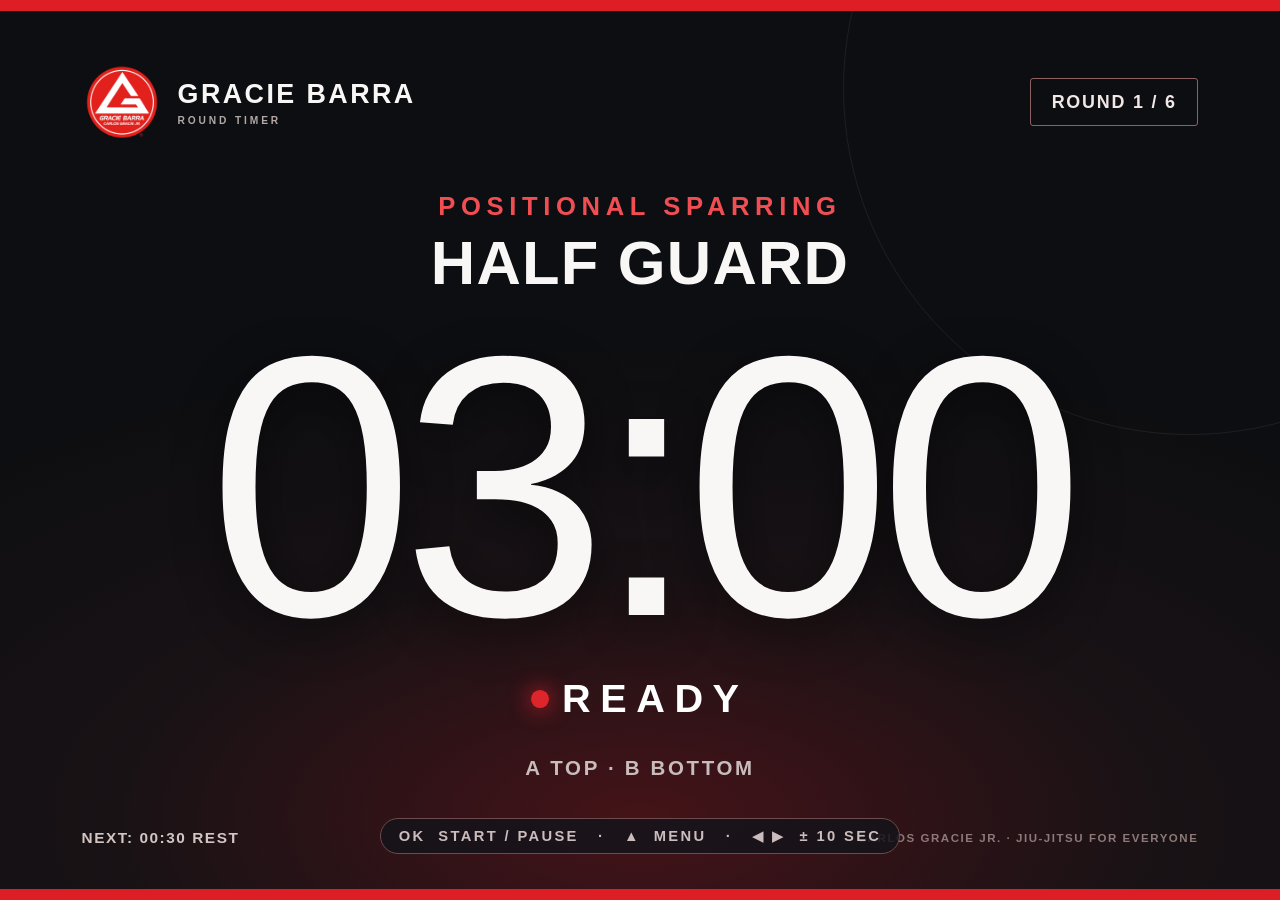
==== timer/index.html @ 50c9c5cb "Add a browser version of the timer for TVs that cannot be sideloaded Samsung will not let you instal" ====
<!doctype html>
<html lang="en">
<head>
  <meta charset="utf-8">
  <meta name="viewport" content="width=device-width, initial-scale=1, viewport-fit=cover">
  <meta name="theme-color" content="#101115">
  <title>Gracie Barra · Round Timer</title>
  <link rel="stylesheet" href="style.css">
  <link rel="stylesheet" href="tv.css">
  <script src="qrcode.js" defer></script>
  <script src="qr-svg.js" defer></script>
  <script src="timer-core.js" defer></script>
  <script src="transport.js" defer></script>
  <script src="tv-shell.js" defer></script>
  <script src="boot.js" defer></script>
  <script src="app.js" defer></script>
  <script src="tv-menu.js" defer></script>
  <script src="tv-boot.js" defer></script>
</head>
<body>
  <main id="display" class="display" aria-label="Round timer">
    <header class="display-head">
      <div class="identity"><img src="logo.png" alt="Gracie Barra logo"><span>GRACIE BARRA <small>ROUND TIMER</small></span></div>
      <div class="round-pill" id="round-pill">READY TO ROLL</div>
    </header>
    <section class="arena">
      <div class="eyebrow" id="display-mode">POSITIONAL SPARRING</div>
      <div class="position" id="display-position">HALF GUARD</div>
      <div class="time" id="display-time" role="timer" aria-live="off">03:00</div>
      <div class="state-line"><span class="state-dot"></span><span id="display-status">READY</span></div>
      <div class="roles" id="display-roles">A TOP · B BOTTOM</div>
    </section>
    <footer class="display-foot"><span id="display-next">3:00 ROUNDS · 0:30 REST</span><span class="foot-right">CARLOS GRACIE JR. · JIU-JITSU FOR EVERYONE</span></footer>
    <div class="display-actions" id="display-actions">
      <button id="sound-button" class="quiet-button" type="button">🔊 ENABLE SOUND</button>
      <button id="menu-button" class="quiet-button" type="button" aria-expanded="false">☷ CONTROLS</button>
    </div>
    <aside id="display-menu" class="display-menu" hidden aria-label="TV remote controls">
      <div class="menu-heading">QUICK CONTROLS <button id="close-menu" class="quiet-button" type="button">✕ CLOSE</button></div>
      <div class="menu-grid">
        <button data-action="toggle">▶ START / PAUSE</button><button data-action="buzzer">◖)) BUZZER</button>
        <button data-action="previous">↶ PREVIOUS</button><button data-action="next">NEXT ↷</button>
        <button data-action="minus">− 10 SEC</button><button data-action="plus">+ 10 SEC</button>
        <button data-action="reset">↺ RESET</button><a href="/control">ALL SETTINGS →</a>
      </div>
      <p>Use arrows and OK on a TV browser remote. HDMI TV remotes usually cannot control the laptop.</p>
    </aside>
  </main>

  <main id="control" class="control" hidden>
    <header class="control-head"><div class="control-brand"><img src="logo.png" alt="Gracie Barra logo"><div>GRACIE BARRA <small>GYM TIMER · COACH CONTROL</small></div></div><a class="display-link" href="/display">TV DISPLAY ↗</a></header>
    <div class="control-layout">
      <section class="control-main">
        <div class="control-label">LIVE SESSION</div>
        <div class="live-panel"><div class="live-top"><span id="live-mode">POSITIONAL SPARRING</span><span id="live-round">ROUND 1 / 6</span></div><div id="live-time" class="live-time">03:00</div><div class="live-bottom"><span id="live-status">READY</span><span id="live-position">HALF GUARD</span></div></div>
        <div id="error" class="error" role="alert" hidden></div>
        <div id="pair-card" class="pair-card" hidden><h2>Connect this controller</h2><p>Enter the six-digit access code shown in the laptop’s server window. Keep your phone on the same Wi‑Fi as the laptop.</p><form id="pair-form"><input id="pin" inputmode="numeric" pattern="[0-9]{6}" maxlength="6" autocomplete="one-time-code" placeholder="6-digit code" aria-label="Access code" required><button type="submit">CONNECT</button></form></div>
        <div id="controls" class="controls"><button class="primary" data-action="toggle" id="toggle-button">▶ START</button><button class="danger" data-action="buzzer">◖)) BUZZER</button><button data-action="previous">↶ PREVIOUS</button><button data-action="next">NEXT ↷</button><button data-action="minus">− 10 SEC</button><button data-action="plus">+ 10 SEC</button><button data-action="reset">↺ RESET ROUND</button></div>
        <p class="control-note">Changes to settings reset the current session. Buzzer sounds on the TV display; click Enable Sound there once after opening it.</p>
      </section>
      <section class="settings" id="settings">
        <div class="control-label">SESSION SETUP</div>
        <h1>Build your round.</h1>
        <div class="qr-card" id="qr-card" hidden>
          <img id="pair-qr" alt="Scan to open and connect the phone controller" width="150" height="150">
          <div class="qr-copy"><strong>SCAN TO CONNECT</strong><p id="qr-instructions">Point your phone camera here to open the controller and pair automatically. Use the same Wi-Fi as the laptop.</p><label id="qr-network-wrap" hidden>NETWORK ADDRESS <select id="qr-network" aria-label="Choose laptop network address"></select></label><a id="qr-address" href="#" title="Test this address on the laptop"></a><form id="manual-ip-form" class="manual-ip-form"><label>LAPTOP WI-FI IPv4 ADDRESS<input id="manual-ip" type="text" inputmode="decimal" placeholder="e.g. 192.168.1.42" aria-label="Laptop Wi-Fi IPv4 address" required></label><button type="submit">USE IP</button></form><small>Wrong address in the QR? Enter the Wi-Fi IPv4 address shown by <code>ipconfig</code> on Windows or Network Settings on Mac.</small></div>
        </div>
        <div class="preset-grid" id="presets">
          <button type="button" data-preset="positional">POSITIONAL <span>3:00 / 0:30</span></button>
          <button type="button" data-preset="regular">REGULAR <span>5:00 / 1:00</span></button>
          <button type="button" data-preset="competition">COMPETITION <span>6:00 / 1:00</span></button>
          <button type="button" data-preset="eight">8-MINUTE <span>8:00 / 1:00</span></button>
          <button type="button" data-preset="ten">10-MINUTE <span>10:00 / 1:00</span></button>
          <button type="button" data-preset="shark">SHARK TANK <span>2:00 / 0:15</span></button>
          <button type="button" data-preset="open">OPEN MAT <span>STOPWATCH</span></button>
          <button type="button" data-preset="custom">CUSTOM <span>YOUR FORMAT</span></button>
        </div>
        <form id="settings-form">
          <div class="field-row"><label>ROUND TIME <input id="round-input" type="text" inputmode="numeric" placeholder="3:00" aria-label="Round time in minutes and seconds" required></label><label>REST TIME <input id="rest-input" type="text" inputmode="numeric" placeholder="0:30" aria-label="Rest time in minutes and seconds" required></label><label>ROUNDS <input id="rounds-input" type="number" min="1" max="99" required></label></div>
          <label class="position-field">POSITION / THEME <select id="position-select"><option value="">Free roll</option><option>Closed Guard</option><option>Open Guard</option><option>Half Guard</option><option>Side Control</option><option>Mount</option><option>Back Control</option><option>Takedowns</option><option>Passing</option><option>Escapes</option><option value="custom">Custom position…</option></select></label>
          <label class="position-field" id="custom-position-wrap" hidden>CUSTOM POSITION <input id="custom-position" type="text" maxlength="40" placeholder="e.g. Turtle escapes"></label>
          <label class="check-row"><input id="alternate-input" type="checkbox"><span><strong>Alternate A / B roles</strong><small>Switch who starts on top each round</small></span></label>
          <label class="check-row"><input id="warning-input" type="checkbox"><span><strong>Final 10-second warning</strong><small>Red screen and short beep</small></span></label>
          <label class="sound-field">ROUND-ENDING BUZZER</label>
          <div class="sound-controls"><select id="buzzer-select" aria-label="Choose buzzer sound"><option value="classic">Classic gym horn</option><option value="airhorn">Air horn</option><option value="bell">Ringside bell</option><option value="digital">Digital chime</option></select><button id="preview-button" type="button">▶ PREVIEW</button></div>
          <label class="volume-field">BUZZER VOLUME <span id="volume-number">80%</span><input id="volume-input" type="range" min="10" max="100" step="10" value="80"></label>
          <span class="sound-help">Preview plays on this device. Session buzzers play on the TV display after you click Enable Sound there.</span>
          <button type="submit" class="save-button">APPLY SETTINGS &amp; START →</button>
        </form>
      </section>
    </div>
    <footer class="control-footer"><span id="connection">CONNECTING…</span><span id="phone-url"></span></footer>
  </main>
</body>
</html>
---- timer/style.css ----
:root{font-family:Arial,Helvetica,sans-serif;color:#f8f7f5;background:#101115;font-synthesis:none}*{box-sizing:border-box}body{margin:0}button,input,select{font:inherit}button,a{touch-action:manipulation}button{cursor:pointer}button:focus-visible,a:focus-visible,input:focus-visible,select:focus-visible{outline:4px solid #fff;outline-offset:3px}a{color:inherit;text-decoration:none}[hidden]{display:none!important}
.display{min-height:100dvh;position:relative;overflow:hidden;background:radial-gradient(ellipse 80% 55% at 50% 92%,#441318 0%,#181215 52%,#0d0e11 100%);display:flex;flex-direction:column;border-top:11px solid #dd1e25;border-bottom:11px solid #dd1e25}.display:before{content:"";position:absolute;top:-21vw;right:-20vw;width:54vw;height:54vw;border:1px solid #ffffff12;border-radius:50%;pointer-events:none}.display-head,.display-foot{display:flex;align-items:center;justify-content:space-between;position:relative;z-index:1}.display-head{padding:3vh 4.5vw 0}.identity{display:flex;align-items:center;gap:1.2vw;font-size:clamp(16px,2.1vw,34px);font-weight:900;letter-spacing:.09em}.identity img{width:clamp(55px,6.3vw,100px);height:clamp(55px,6.3vw,100px);object-fit:contain}.identity small{display:block;color:#b2a8a7;font-size:.38em;letter-spacing:.28em;margin-top:.55em}.round-pill{border:1px solid #8f6163;color:#f1e7e6;padding:.7em 1.15em;font-size:clamp(15px,1.4vw,24px);font-weight:900;letter-spacing:.1em;border-radius:3px}.arena{z-index:1;flex:1;display:flex;align-items:center;justify-content:center;flex-direction:column;min-height:0;padding:0 3vw;text-align:center}.eyebrow{font-size:clamp(16px,2vw,32px);font-weight:900;color:#f14e54;letter-spacing:.22em}.position{font-size:clamp(25px,4.8vw,78px);font-weight:900;letter-spacing:.02em;margin-top:.1em;text-transform:uppercase;max-width:95vw;white-space:nowrap;overflow:hidden;text-overflow:ellipsis}.time{font-family:Impact,'Arial Narrow',Arial,sans-serif;font-stretch:condensed;font-size:min(29vw,43vh);font-variant-numeric:tabular-nums;letter-spacing:-.035em;line-height:1.02;text-shadow:0 12px 50px #0007;white-space:nowrap}.state-line{display:flex;align-items:center;gap:1vw;color:#fff;font-size:clamp(19px,3.1vw,50px);font-weight:900;letter-spacing:.24em}.state-dot{width:clamp(12px,1.4vw,22px);aspect-ratio:1;border-radius:50%;background:#de252b;box-shadow:0 0 22px #e52430}.roles{min-height:2.3em;padding-top:1.7em;font-size:clamp(15px,1.6vw,26px);font-weight:800;letter-spacing:.13em;color:#c9bcbc}.display-foot{padding:0 4.5vw 2vh;color:#d2c5c4;font-size:clamp(12px,1.2vw,19px);font-weight:700;letter-spacing:.1em}.foot-right{font-size:.75em;color:#8d7979}.display-actions{position:absolute;z-index:4;bottom:7vh;right:3vw;display:flex;gap:.5em;opacity:.34;transition:opacity .2s}.display-actions:hover,.display-actions:focus-within{opacity:1}.quiet-button{border:1px solid #8d6667;background:#1b1519e8;color:white;padding:.65em .9em;font-weight:bold;border-radius:5px}.display.warning{background:radial-gradient(ellipse at 50% 72%,#771619,#250d11 65%,#120c0e)}.display.warning .time{color:#ff555d}.display.rest{background:radial-gradient(ellipse at 50% 75%,#594425,#1c1812 65%,#10100e)}.display.rest .eyebrow{color:#ffcb6b}.display.rest .state-dot{background:#ffcb6b}.display.complete{background:radial-gradient(ellipse at 50% 75%,#352016,#141315 70%)}.display-menu{position:absolute;z-index:5;right:2vw;bottom:12vh;background:#17181cf7;border:2px solid #a34148;box-shadow:0 15px 70px #000b;padding:2vw;width:min(640px,90vw);border-radius:10px}.menu-heading{font-size:22px;font-weight:900;display:flex;justify-content:space-between;align-items:center;margin-bottom:20px}.menu-grid{display:grid;grid-template-columns:1fr 1fr;gap:12px}.menu-grid button,.menu-grid a{min-height:64px;border:1px solid #7d4147;background:#322025;color:#fff;text-align:center;display:grid;place-items:center;font-size:18px;font-weight:900;border-radius:4px}.menu-grid button:focus,.menu-grid a:focus{background:#b6212a}.display-menu p{color:#b6a9a9;font-size:14px}
.control{min-height:100dvh;background:#101115}.control-head{display:flex;justify-content:space-between;align-items:center;padding:20px clamp(18px,4vw,70px);background:#17191d;border-bottom:4px solid #bd2028}.control-brand{display:flex;align-items:center;gap:14px;font-size:18px;font-weight:900;letter-spacing:.09em}.control-brand img{width:53px;height:53px;object-fit:cover}.control-brand small{display:block;color:#a99fa0;font-size:10px;letter-spacing:.18em;margin-top:5px}.display-link{padding:12px 16px;border:1px solid #7a4b4f;border-radius:5px;font-size:12px;font-weight:900;letter-spacing:.1em}.control-layout{display:grid;grid-template-columns:1fr 1.08fr;max-width:1500px;margin:auto;gap:clamp(25px,4vw,70px);padding:clamp(24px,4vw,62px)}.control-label{color:#ee3b42;font-size:12px;font-weight:900;letter-spacing:.2em;margin-bottom:18px}.live-panel{background:radial-gradient(ellipse at bottom,#38191d,#18191d 65%);border:1px solid #573039;border-top:4px solid #dd222b;border-radius:8px;padding:24px 30px}.live-top,.live-bottom{display:flex;align-items:center;justify-content:space-between;gap:10px;font-size:12px;font-weight:900;letter-spacing:.11em;color:#c4b4b4}.live-top span:first-child{color:#f0474d}.live-time{font-family:Impact,'Arial Narrow',Arial,sans-serif;text-align:center;font-size:clamp(100px,13vw,220px);letter-spacing:-.04em;line-height:1.15;font-variant-numeric:tabular-nums}.live-bottom{font-size:14px}.controls{display:grid;grid-template-columns:repeat(2,1fr);gap:11px;margin-top:20px}.controls button,.save-button,.pair-card button{min-height:67px;border:1px solid #613f44;background:#272025;color:#fff;border-radius:6px;font-weight:900;letter-spacing:.06em;font-size:15px}.controls button:active,.menu-grid button:active{transform:translateY(2px)}.controls .primary,.save-button{background:#ce222b;border-color:#e93640}.controls .danger{background:#523037}.controls button:last-child{grid-column:span 2}.control-note{color:#a59b9b;line-height:1.5;font-size:13px}.settings h1{font-size:clamp(32px,3.2vw,48px);letter-spacing:-.045em;margin:0 0 23px}.preset-grid{display:grid;grid-template-columns:repeat(2,1fr);gap:8px;margin-bottom:24px}.preset-grid button{min-height:60px;background:#1e2025;border:1px solid #3b3c43;text-align:left;padding:11px 16px;color:#fff;border-radius:5px;font-weight:900;font-size:13px;letter-spacing:.04em}.preset-grid button span{display:block;margin-top:5px;color:#a5a2a2;font-size:11px;letter-spacing:.03em}.preset-grid button.selected{background:#441c22;border-color:#e02b33}.field-row{display:grid;grid-template-columns:repeat(3,1fr);gap:12px}.settings label{font-size:11px;font-weight:900;letter-spacing:.11em;color:#bcb2b3}.settings input:not([type=checkbox]),.settings select{display:block;background:#202227;border:1px solid #48484e;color:white;padding:15px 12px;border-radius:5px;width:100%;margin-top:9px;font-size:19px;font-weight:700;letter-spacing:0}.position-field{display:block;margin-top:22px}.check-row{display:flex;align-items:center;gap:13px;margin-top:20px;cursor:pointer}.check-row input{appearance:none;width:25px;height:25px;background:#282a2f;border:2px solid #787276;flex:none;border-radius:4px}.check-row input:checked{background:#d6242d;border-color:#d6242d}.check-row input:checked:after{content:'✓';display:block;text-align:center;color:white;font-size:18px;line-height:20px}.check-row strong{display:block;color:#f8f7f5;font-size:14px;letter-spacing:0}.check-row small{display:block;color:#9b9698;font-size:12px;font-weight:400;letter-spacing:0;margin-top:3px}.save-button{width:100%;margin-top:26px;font-size:15px}.error{border:1px solid #f04a50;background:#451a20;color:#fff;padding:12px;margin:15px 0;border-radius:5px}.pair-card{border:1px solid #a33c43;background:#251b20;padding:22px;border-radius:8px;margin:20px 0}.pair-card h2{margin:0 0 10px}.pair-card p{line-height:1.5;color:#c9bdbd}.pair-card form{display:flex;gap:8px}.pair-card input{width:50%;background:#16171a;color:white;font-size:25px;padding:10px;border:1px solid #aaa;border-radius:5px;letter-spacing:.12em}.pair-card button{flex:1}.control-footer{display:flex;justify-content:space-between;padding:22px clamp(18px,4vw,70px);font-size:12px;color:#a29a9b;border-top:1px solid #303037;gap:20px}.offline #connection{color:#ff7880}
@media(max-width:900px){.control-layout{grid-template-columns:1fr;gap:36px}.live-time{font-size:clamp(100px,25vw,180px)}.control-head{padding:14px 18px}.control-brand{font-size:15px}.control-brand img{width:43px;height:43px}.display-link{font-size:11px}.control-footer{display:block}.control-footer span{display:block;margin-bottom:5px}}@media(max-width:580px){.control-layout{padding:22px 16px}.live-panel{padding:18px}.controls button{font-size:12px;min-height:65px}.preset-grid button{font-size:11px;padding:9px}.preset-grid button span{font-size:10px}.field-row{gap:7px}.settings input:not([type=checkbox]),.settings select{padding:12px 8px}.display-head{padding-top:2vh}.round-pill{padding:.55em}.foot-right{display:none}.display-actions{bottom:9vh}.identity span{font-size:14px}.display .position{font-size:7vw}.display .time{font-size:31vw}.display .eyebrow{font-size:3.4vw}.display-menu{padding:17px;right:5vw;bottom:16vh}.menu-grid button,.menu-grid a{font-size:13px;min-height:54px}}@media(max-height:540px){.display-head{padding-top:5px}.identity img{width:44px;height:44px}.arena .time{font-size:33vh}.arena .position{font-size:6vh}.roles{padding-top:.5em}.display-foot{padding-bottom:4px}.display-actions{bottom:7vh}}
.qr-card{display:flex;align-items:center;gap:19px;background:#1b1d22;border:1px solid #583237;border-radius:8px;padding:15px;margin:0 0 24px}.qr-card img{width:150px;height:150px;flex:none;background:#fff;border-radius:5px}.qr-copy{min-width:0}.qr-copy strong{font-size:15px;letter-spacing:.12em;color:#ff4c55}.qr-copy p{font-size:12px;color:#c1b8b9;line-height:1.4;margin:8px 0 12px}.qr-copy #qr-address{display:block;color:#eee;font-size:11px;overflow-wrap:anywhere}.qr-copy label{font-size:10px;color:#a9a0a1}.qr-copy select{font-size:12px!important;padding:8px!important;margin:5px 0 9px!important}.sound-field{display:block;margin-top:22px}.sound-controls{display:flex;gap:9px;align-items:end}.sound-controls select{flex:1;min-width:0}.sound-controls button{height:54px;min-width:104px;background:#383036;border:1px solid #8e585e;color:#fff;border-radius:5px;font-weight:900;font-size:12px}.sound-help{display:block;color:#aaa1a1;font-size:11px;line-height:1.4;margin-top:7px}.volume-field{display:block;margin-top:20px}.volume-field input[type=range]{display:block;accent-color:#d82b34;width:100%;margin-top:13px}
@media(max-width:580px){.qr-card{gap:12px;padding:10px}.qr-card img{width:115px;height:115px}.qr-copy strong{font-size:12px}.qr-copy p{font-size:10px}.qr-copy #qr-address{font-size:9px}.sound-controls button{min-width:85px}}
.qr-copy #qr-address{color:#fff;text-decoration:underline;text-underline-offset:3px}.qr-copy .manual-ip-form{display:flex;gap:7px;align-items:end;margin:12px 0 7px}.qr-copy .manual-ip-form label{flex:1;min-width:0}.qr-copy .manual-ip-form input{font-size:13px!important;padding:9px!important;margin-top:5px!important}.qr-copy .manual-ip-form button{padding:10px;background:#a6222b;color:white;border:1px solid #db333c;border-radius:4px;font-size:11px;font-weight:900;white-space:nowrap}.qr-copy small{display:block;color:#aaa;font-size:10px;line-height:1.45}.qr-copy code{color:#eee}
@media(max-width:580px){.qr-card{align-items:flex-start}.qr-copy .manual-ip-form{flex-wrap:wrap}.qr-copy .manual-ip-form label{flex-basis:100%}}
---- timer/tv.css ----
/* Ten-foot layer: only loaded by the TV shells, on top of the gym's own style.css.
   Everything here is sized for a couch, not a desk — nothing under about 22px at
   1080p, focus you can find from across the mat, and a margin that survives the
   overscan some sets still apply. */

body.tv-shell { overflow: hidden; }
body.tv-shell .display { padding: var(--tv-safe, 0px); }
body.tv-shell .display-actions { display: none; }

/* A quiet reminder of the two keys that matter, parked until the class starts. */
.tv-idle-hint {
  position: fixed;
  z-index: 6;
  left: 50%;
  bottom: calc(2.5vh + var(--tv-safe, 0px));
  transform: translateX(-50%);
  padding: .55em 1.2em;
  border: 1px solid #6d4a4d;
  border-radius: 999px;
  background: #14151ad9;
  color: #cbbdbd;
  font-size: clamp(13px, 1.15vw, 20px);
  font-weight: 800;
  letter-spacing: .16em;
  white-space: pre-wrap;
  text-align: center;
  pointer-events: none;
}
body.tv-menu-open .tv-idle-hint { display: none; }

/* Reconnecting badge — companion mode only, where the session lives elsewhere. */
body.tv-shell.offline .display::after {
  content: "RECONNECTING TO THE TIMER…";
  position: absolute;
  z-index: 6;
  top: calc(3vh + var(--tv-safe, 0px));
  left: 50%;
  transform: translateX(-50%);
  padding: .5em 1.1em;
  border: 1px solid #b8383f;
  border-radius: 4px;
  background: #2a1114ee;
  color: #ffb4b8;
  font-size: clamp(13px, 1.2vw, 21px);
  font-weight: 900;
  letter-spacing: .17em;
}

.tv-overlay {
  position: fixed;
  z-index: 20;
  inset: 0;
  display: grid;
  place-items: center;
  background: #08090bd4;
  padding: calc(3vh + var(--tv-safe, 0px)) calc(3vw + var(--tv-safe, 0px));
}

.tv-sheet {
  width: min(1320px, 100%);
  max-height: 100%;
  display: flex;
  flex-direction: column;
  background: #15161bfa;
  border: 2px solid #a3414880;
  border-top: 7px solid #dd1e25;
  border-radius: 12px;
  box-shadow: 0 30px 110px #000c;
  overflow: hidden;
}

.tv-tabs {
  display: flex;
  gap: clamp(6px, .8vw, 14px);
  padding: clamp(14px, 1.6vw, 26px) clamp(18px, 2vw, 34px) 0;
  flex-wrap: wrap;
}
.tv-tab {
  padding: .6em 1.1em;
  border: 1px solid #4a3c40;
  border-radius: 5px;
  color: #b5a7a8;
  font-size: clamp(14px, 1.15vw, 21px);
  font-weight: 900;
  letter-spacing: .14em;
  white-space: nowrap;
}
.tv-tab.current { color: #fff; border-color: #b03038; background: #3a181d; }
.tv-tab.focused { background: #d0222b; border-color: #ff5f68; color: #fff; box-shadow: 0 0 0 3px #ff5f6855; }

.tv-pane {
  flex: 1;
  min-height: 0;
  overflow-y: auto;
  padding: clamp(14px, 1.6vw, 26px) clamp(18px, 2vw, 34px);
  display: flex;
  flex-direction: column;
  gap: clamp(6px, .7vw, 11px);
  scrollbar-width: none;
}
.tv-pane::-webkit-scrollbar { display: none; }

.tv-row {
  display: flex;
  align-items: center;
  justify-content: space-between;
  gap: 1.5em;
  min-height: clamp(52px, 5.2vh, 78px);
  padding: .5em clamp(12px, 1.3vw, 22px);
  border: 1px solid #3c3d45;
  border-radius: 7px;
  background: #1d1f25;
  color: #efe9e9;
  font-size: clamp(16px, 1.45vw, 27px);
  font-weight: 800;
  letter-spacing: .07em;
}
.tv-row-label { color: #b9adae; }
.tv-row-value { display: flex; align-items: center; gap: .55em; color: #fff; font-weight: 900; text-align: right; }
.tv-row-value i { color: #ff6069; font-style: normal; }
.tv-row.disabled { opacity: .4; }
.tv-row-button { justify-content: center; background: #2a2025; letter-spacing: .13em; }

.tv-row.focused {
  background: #b6212a;
  border-color: #ff6069;
  color: #fff;
  box-shadow: 0 0 0 4px #ff606944;
  transform: scale(1.012);
}
.tv-row.focused .tv-row-label { color: #ffe9ea; }

/* Phone pairing, shown on the TV that is also the server. */
.tv-phone { display: flex; gap: clamp(16px, 2vw, 34px); align-items: center; flex-wrap: wrap; }
.tv-qr {
  width: clamp(180px, 19vw, 300px);
  height: clamp(180px, 19vw, 300px);
  background: #fff;
  padding: 8px;
  border-radius: 8px;
  image-rendering: pixelated;
}
.tv-phone-copy { flex: 1; min-width: 260px; color: #d6cbcb; font-size: clamp(14px, 1.2vw, 22px); line-height: 1.5; }
.tv-phone-copy strong { display: block; color: #ff5f68; letter-spacing: .16em; margin-bottom: .5em; font-size: clamp(15px, 1.25vw, 23px); }
.tv-phone-url { margin: .6em 0; color: #fff; font-weight: 900; font-size: clamp(17px, 1.6vw, 30px); word-break: break-all; }
.tv-phone-pin { color: #fff; font-weight: 900; letter-spacing: .1em; }
.tv-phone-pin b { color: #ffd3d5; font-size: 1.35em; letter-spacing: .22em; margin-left: .3em; }
.tv-phone-copy small { display: block; margin-top: .8em; color: #9b8e8e; font-size: .74em; }

/* Six-digit entry for pairing this TV with a timer running somewhere else. */
.tv-row-pin { flex-wrap: wrap; }
.tv-pin { display: flex; gap: clamp(6px, .7vw, 12px); }
.tv-digit {
  display: grid;
  place-items: center;
  width: clamp(38px, 3.4vw, 62px);
  height: clamp(50px, 4.6vw, 82px);
  border: 2px solid #5c4b4f;
  border-radius: 6px;
  background: #121317;
  color: #fff;
  font-size: clamp(22px, 2.2vw, 40px);
  font-weight: 900;
}
.tv-digit.focused { border-color: #ff6069; background: #3a1418; box-shadow: 0 0 0 3px #ff606955; }

.tv-about { color: #cdc1c2; font-size: clamp(15px, 1.3vw, 24px); line-height: 1.65; }
.tv-about strong { color: #fff; }
.tv-about-state { color: #ff8188; font-weight: 800; }
.tv-about-keys { color: #9b8e8e; font-size: .85em; letter-spacing: .06em; }

.tv-hint {
  padding: clamp(10px, 1.1vw, 18px) clamp(18px, 2vw, 34px);
  border-top: 1px solid #33343b;
  background: #101116;
  color: #9c9092;
  font-size: clamp(12px, 1.05vw, 19px);
  font-weight: 800;
  letter-spacing: .13em;
  white-space: pre-wrap;
}

.tv-toast {
  position: fixed;
  z-index: 30;
  left: 50%;
  top: calc(4vh + var(--tv-safe, 0px));
  transform: translateX(-50%);
  max-width: 80vw;
  padding: .75em 1.4em;
  border: 1px solid #ff6069;
  border-radius: 6px;
  background: #2b1115f5;
  color: #fff;
  font-size: clamp(15px, 1.3vw, 24px);
  font-weight: 800;
  letter-spacing: .06em;
  text-align: center;
}

/* An IPv4 address is four groups of three digits; show the seams. */
.tv-digit.gap { margin-left: clamp(10px, 1.1vw, 20px); position: relative; }
.tv-digit.gap::before {
  content: "·";
  position: absolute;
  left: calc(-1 * clamp(9px, 0.95vw, 17px));
  color: #8d7f80;
}
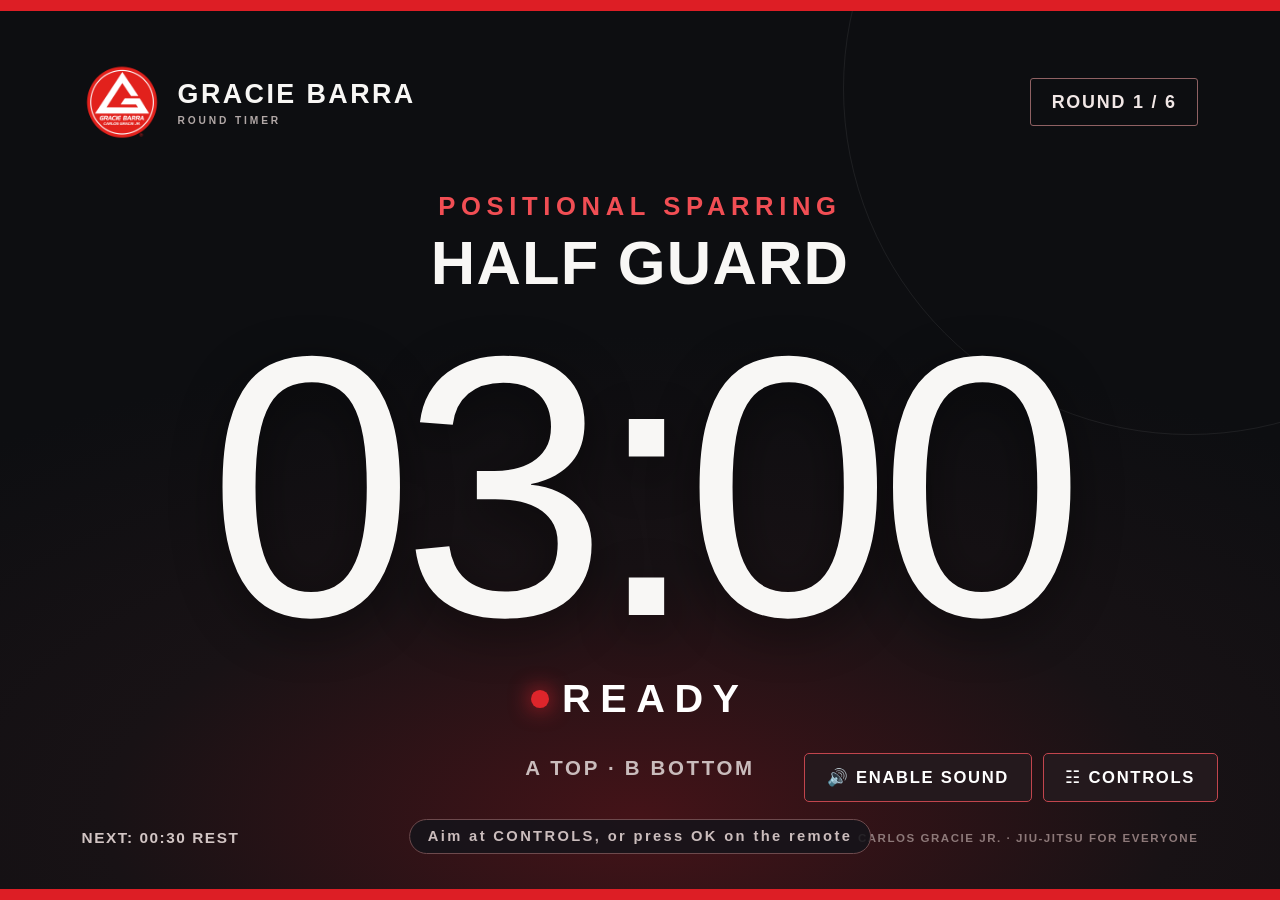
==== commit dbfde09e: "Add the recorded bells as buzzers, and rebuild the Windows app to carry them Three new buzzers, cut " ====
--- a/timer/index.html
+++ b/timer/index.html
@@ -82,7 +82,7 @@
           <label class="check-row"><input id="alternate-input" type="checkbox"><span><strong>Alternate A / B roles</strong><small>Switch who starts on top each round</small></span></label>
           <label class="check-row"><input id="warning-input" type="checkbox"><span><strong>Final 10-second warning</strong><small>Red screen and short beep</small></span></label>
           <label class="sound-field">ROUND-ENDING BUZZER</label>
-          <div class="sound-controls"><select id="buzzer-select" aria-label="Choose buzzer sound"><option value="classic">Classic gym horn</option><option value="airhorn">Air horn</option><option value="bell">Ringside bell</option><option value="digital">Digital chime</option></select><button id="preview-button" type="button">▶ PREVIEW</button></div>
+          <div class="sound-controls"><select id="buzzer-select" aria-label="Choose buzzer sound"><option value="classic">Classic gym horn</option><option value="airhorn">Air horn</option><option value="bell">Ringside bell</option><option value="digital">Digital chime</option><option value="opening">Opening bell (recorded)</option><option value="boxing">Boxing bell (recorded)</option><option value="boxing3">Boxing bell &#215;3 (recorded)</option></select><button id="preview-button" type="button">▶ PREVIEW</button></div>
           <label class="volume-field">BUZZER VOLUME <span id="volume-number">80%</span><input id="volume-input" type="range" min="10" max="100" step="10" value="80"></label>
           <span class="sound-help">Preview plays on this device. Session buzzers play on the TV display after you click Enable Sound there.</span>
           <button type="submit" class="save-button">APPLY SETTINGS &amp; START →</button>
--- a/timer/tv.css
+++ b/timer/tv.css
@@ -5,7 +5,29 @@
 
 body.tv-shell { overflow: hidden; }
 body.tv-shell .display { padding: var(--tv-safe, 0px); }
+
+/* On a set with a real D-pad the remote is the whole interface and the hover bar
+   is clutter. In a smart TV's own browser the remote usually drives a pointer
+   instead and no key ever reaches the page, so there the bar is the way in — full
+   opacity, thumb-sized, and parked clear of the overscan. */
 body.tv-shell .display-actions { display: none; }
+body.tv-shell.tv-pointer .display-actions {
+  display: flex;
+  opacity: 1;
+  gap: .7em;
+  right: calc(3vw + var(--tv-safe, 0px));
+  bottom: calc(7vh + var(--tv-safe, 0px));
+}
+body.tv-shell.tv-pointer .quiet-button {
+  padding: .8em 1.3em;
+  font-size: clamp(15px, 1.3vw, 24px);
+  font-weight: 900;
+  letter-spacing: .1em;
+  border-color: #c2454d;
+  background: #241a1ef2;
+}
+body.tv-shell.tv-pointer .quiet-button:hover { background: #b6212a; border-color: #ff6069; }
+body.tv-menu-open .display-actions { display: none !important; }
 
 /* A quiet reminder of the two keys that matter, parked until the class starts. */
 .tv-idle-hint {
@@ -117,7 +139,24 @@
 }
 .tv-row-label { color: #b9adae; }
 .tv-row-value { display: flex; align-items: center; gap: .55em; color: #fff; font-weight: 900; text-align: right; }
-.tv-row-value i { color: #ff6069; font-style: normal; }
+
+/* The steppers are click targets, not decoration — give them room for a pointer
+   that a remote is nudging across the screen. */
+.tv-row-value i {
+  display: inline-grid;
+  place-items: center;
+  min-width: 1.9em;
+  min-height: 1.9em;
+  border-radius: 5px;
+  color: #ff6069;
+  font-style: normal;
+  cursor: pointer;
+}
+.tv-row-value i:hover { background: #ffffff24; color: #fff; }
+.tv-row.focused .tv-row-value i { color: #ffd9db; }
+.tv-tab, .tv-row, .tv-digit { cursor: pointer; }
+.tv-row.disabled, .tv-row.disabled .tv-row-value i { cursor: default; }
+.tv-tab:hover, .tv-row:hover { border-color: #ff6069; }
 .tv-row.disabled { opacity: .4; }
 .tv-row-button { justify-content: center; background: #2a2025; letter-spacing: .13em; }
 
